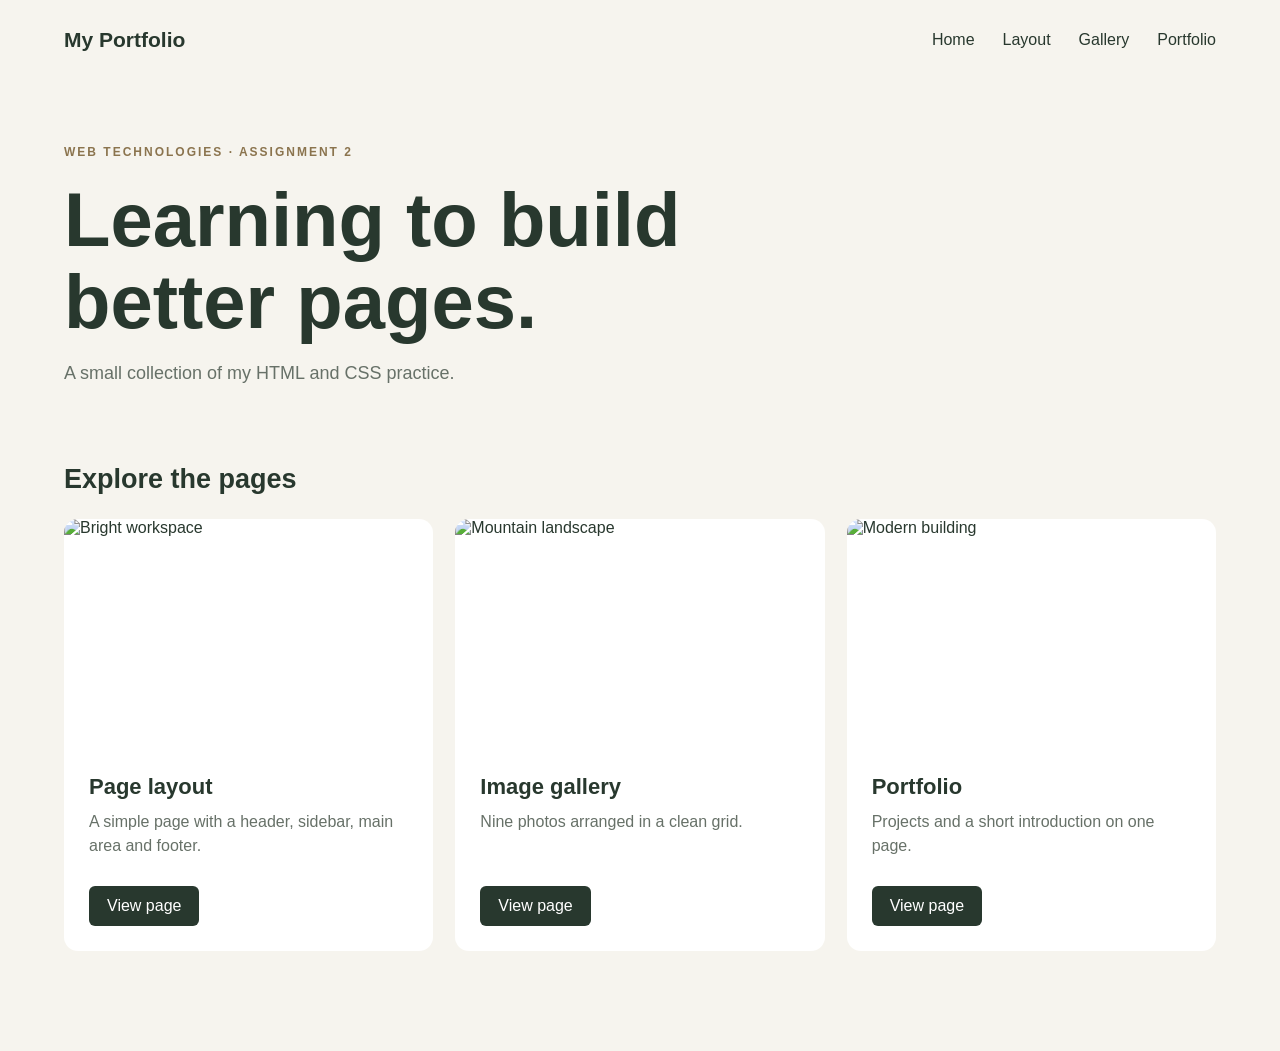
==== index.html @ 71779147 "Add home page with navigation and cards" ====
<!DOCTYPE html>
<html lang="en">
<head>
  <meta charset="UTF-8">
  <meta name="viewport" content="width=device-width, initial-scale=1.0">
  <title>My Portfolio</title>
  <link rel="stylesheet" href="style.css">
</head>
<body>
  <header class="header">
    <a class="logo" href="index.html">My Portfolio</a>
    <nav>
      <a href="index.html">Home</a>
      <a href="layout.html">Layout</a>
      <a href="gallery.html">Gallery</a>
      <a href="portfolio.html">Portfolio</a>
    </nav>
  </header>

  <main>
    <p class="label">WEB TECHNOLOGIES · ASSIGNMENT 2</p>
    <h1>Learning to build<br>better pages.</h1>
    <p class="intro">A small collection of my HTML and CSS practice.</p>

    <h2>Explore the pages</h2>
    <section class="cards">
      <article class="card">
        <img src="https://images.unsplash.com/photo-1497366811353-6870744d04b2?w=800&q=85" alt="Bright workspace">
        <div class="card-text">
          <h3>Page layout</h3>
          <p>A simple page with a header, sidebar, main area and footer.</p>
          <a class="button" href="layout.html">View page</a>
        </div>
      </article>
      <article class="card">
        <img src="https://images.unsplash.com/photo-1500534623283-312aade485b7?w=800&q=85" alt="Mountain landscape">
        <div class="card-text">
          <h3>Image gallery</h3>
          <p>Nine photos arranged in a clean grid.</p>
          <a class="button" href="gallery.html">View page</a>
        </div>
      </article>
      <article class="card">
        <img src="https://images.unsplash.com/photo-1487958449943-2429e8be8625?w=800&q=85" alt="Modern building">
        <div class="card-text">
          <h3>Portfolio</h3>
          <p>Projects and a short introduction on one page.</p>
          <a class="button" href="portfolio.html">View page</a>
        </div>
      </article>
    </section>
  </main>
</body>
</html>
---- style.css ----
* { box-sizing: border-box; }

body {
  margin: 0;
  background: #f6f4ee;
  color: #28382e;
  font-family: Arial, sans-serif;
}

.header {
  max-width: 1200px;
  margin: auto;
  padding: 28px 24px;
  display: flex;
  justify-content: space-between;
  align-items: center;
  gap: 24px;
}

a { color: inherit; text-decoration: none; }
.logo { font-size: 21px; font-weight: bold; }
nav { display: flex; gap: 28px; }
nav a:hover { color: #8b744e; }

main { max-width: 1200px; margin: 65px auto 100px; padding: 0 24px; }
.label { color: #8b744e; font-size: 12px; font-weight: bold; letter-spacing: 2px; }
h1 { margin: 20px 0; font-size: clamp(44px, 6vw, 76px); line-height: 1.08; }
.intro { margin-bottom: 80px; color: #677168; font-size: 18px; }
h2 { margin-bottom: 24px; font-size: 27px; }

.cards { display: flex; gap: 22px; }
.card {
  flex: 1;
  display: flex;
  flex-direction: column;
  overflow: hidden;
  background: white;
  border-radius: 14px;
  transition: transform .2s, box-shadow .2s;
}
.card:hover { transform: translateY(-5px); box-shadow: 0 14px 30px #28382e20; }
.card img { width: 100%; height: 230px; object-fit: cover; }
.card-text { flex: 1; display: flex; flex-direction: column; padding: 25px; }
.card h3 { margin: 0 0 10px; font-size: 22px; }
.card p { flex: 1; margin: 0 0 28px; color: #677168; line-height: 1.5; }
.button { align-self: flex-start; padding: 11px 18px; border-radius: 6px; background: #28382e; color: white; }
.button:hover { background: #405a48; }

@media (max-width: 700px) {
  .header { align-items: flex-start; flex-direction: column; }
  nav { flex-wrap: wrap; gap: 14px 20px; }
  main { margin-top: 45px; }
  .intro { margin-bottom: 55px; }
  .cards { flex-direction: column; }
}
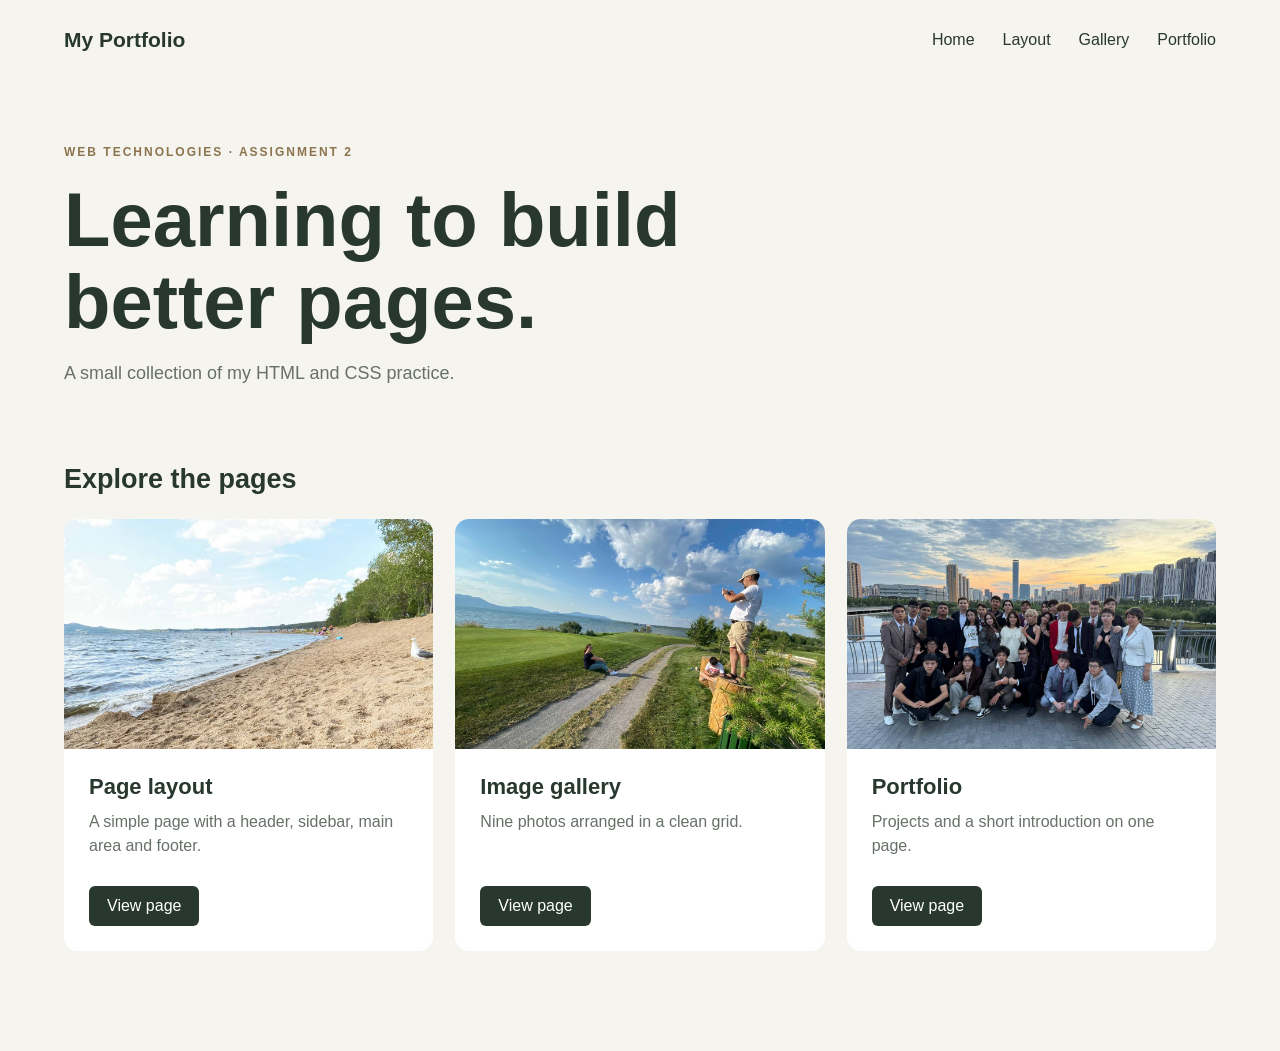
==== commit 33ea2805: "Add project README" ====
--- a/index.html
+++ b/index.html
@@ -25,7 +25,7 @@
     <h2>Explore the pages</h2>
     <section class="cards">
       <article class="card">
-        <img src="https://images.unsplash.com/photo-1497366811353-6870744d04b2?w=800&q=85" alt="Bright workspace">
+        <img src="images/borovoe-lake.png" alt="Lake in Borovoe, Kazakhstan">
         <div class="card-text">
           <h3>Page layout</h3>
           <p>A simple page with a header, sidebar, main area and footer.</p>
@@ -33,7 +33,7 @@
         </div>
       </article>
       <article class="card">
-        <img src="https://images.unsplash.com/photo-1500534623283-312aade485b7?w=800&q=85" alt="Mountain landscape">
+        <img src="images/borovoe-day.png" alt="Day by the lake in Borovoe">
         <div class="card-text">
           <h3>Image gallery</h3>
           <p>Nine photos arranged in a clean grid.</p>
@@ -41,7 +41,7 @@
         </div>
       </article>
       <article class="card">
-        <img src="https://images.unsplash.com/photo-1487958449943-2429e8be8625?w=800&q=85" alt="Modern building">
+        <img src="images/astana-friends.png" alt="Friends in Astana, Kazakhstan">
         <div class="card-text">
           <h3>Portfolio</h3>
           <p>Projects and a short introduction on one page.</p>
--- a/style.css
+++ b/style.css
@@ -46,10 +46,76 @@
 .button { align-self: flex-start; padding: 11px 18px; border-radius: 6px; background: #28382e; color: white; }
 .button:hover { background: #405a48; }
 
+.page-grid {
+  display: grid;
+  grid-template-columns: 230px 1fr;
+  grid-template-rows: auto 1fr auto;
+  grid-template-areas: "head head" "side content" "foot foot";
+  gap: 16px;
+}
+.page-grid > * { padding: 28px; border-radius: 12px; }
+.page-grid span { font-size: 12px; font-weight: bold; letter-spacing: 2px; }
+.grid-header { grid-area: head; background: #dce6d8; }
+.grid-header h2 { margin: 22px 0 4px; font-size: 34px; }
+.grid-sidebar { grid-area: side; background: #eae7dc; }
+.grid-sidebar p { padding-top: 18px; border-top: 1px solid #d2d0c6; }
+.grid-content { grid-area: content; background: white; }
+.grid-content img { display: block; width: 100%; height: 300px; margin-top: 22px; object-fit: cover; border-radius: 8px; }
+.grid-content h2 { margin-bottom: 10px; }
+.grid-content p { margin: 0; color: #677168; line-height: 1.5; }
+.grid-footer { grid-area: foot; background: #28382e; color: white; }
+
+.gallery { display: grid; grid-template-columns: repeat(3, 1fr); gap: 18px; }
+.gallery figure { position: relative; overflow: hidden; margin: 0; border-radius: 12px; }
+.gallery img { display: block; width: 100%; height: 280px; object-fit: cover; }
+.gallery figcaption {
+  position: absolute;
+  right: 0;
+  bottom: 0;
+  left: 0;
+  padding: 30px 18px 18px;
+  background: linear-gradient(transparent, #0009);
+  color: white;
+  opacity: 0;
+  transition: opacity .2s;
+}
+.gallery figure:hover figcaption { opacity: 1; }
+
+.portfolio-grid { display: grid; grid-template-columns: 1fr 280px; gap: 24px; }
+.projects h2, .portfolio-info h2 { margin-top: 0; }
+.project-card {
+  display: flex;
+  flex-direction: column;
+  align-items: flex-start;
+  margin-bottom: 16px;
+  padding: 28px;
+  background: white;
+  border-radius: 12px;
+}
+.project-card h3 { margin: 0 0 10px; font-size: 23px; }
+.project-card p { margin: 0 0 24px; color: #677168; line-height: 1.5; }
+.portfolio-info { align-self: start; padding: 28px; background: #dce6d8; border-radius: 12px; }
+.portfolio-info p { line-height: 1.6; }
+.portfolio-footer { grid-column: 1 / -1; padding: 24px; background: #28382e; color: white; border-radius: 12px; }
+
 @media (max-width: 700px) {
   .header { align-items: flex-start; flex-direction: column; }
   nav { flex-wrap: wrap; gap: 14px 20px; }
   main { margin-top: 45px; }
   .intro { margin-bottom: 55px; }
   .cards { flex-direction: column; }
+  .page-grid {
+    grid-template-columns: 1fr;
+    grid-template-areas: "head" "side" "content" "foot";
+  }
+  .gallery { grid-template-columns: repeat(2, 1fr); }
+  .portfolio-grid { grid-template-columns: 1fr; }
 }
+
+@media (max-width: 450px) {
+  .gallery { grid-template-columns: 1fr; }
+}
+
+@media (hover: none) {
+  .gallery figcaption { opacity: 1; }
+}
